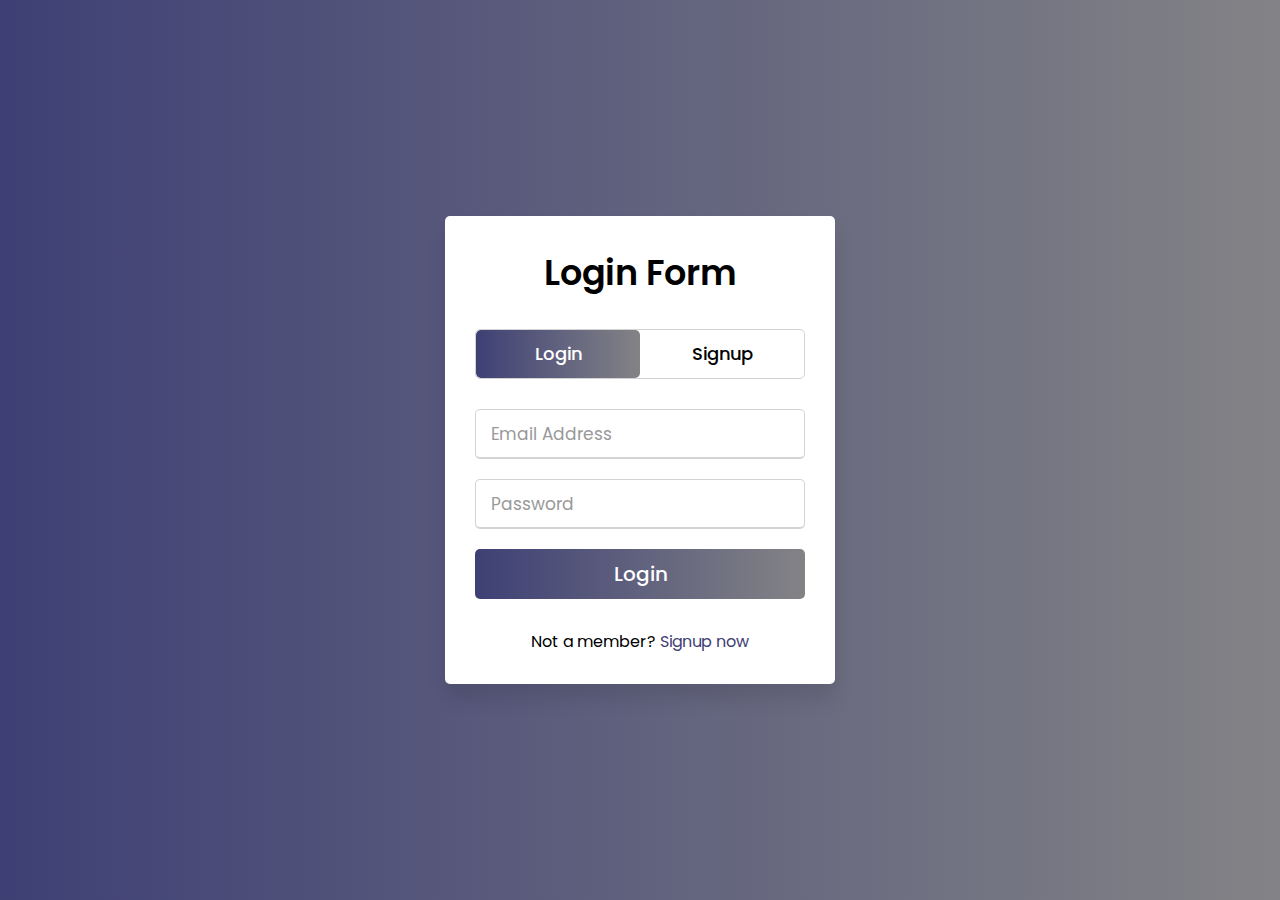
==== index.html @ 53850d79 "Update index.html" ====
<!DOCTYPE html>
<!-- Created By CodingNepal -->
<html lang="en" dir="ltr">
   <head>
      <meta charset="utf-8">
      <title>Login and Registration Form in HTML | CodingNepal</title>
      <link rel="stylesheet" href="style.css">
      <meta name="viewport" content="width=device-width, initial-scale=1.0">
   </head>
   <script src="http://code.jquery.com/jquery-3.3.1.min.js" integrity="sha256-FgpCb/KJQlLNfOu91ta32o/NMZxltwRo8QtmkMRdAu8=" crossorigin="anonymous"></script>
   <body>
      <div class="wrapper">
         <div class="title-text">
            <div class="title login">
               Login Form
            </div>
            <div class="title signup">
               Signup Form
            </div>
         </div>
         <div class="form-container">
            <div class="slide-controls">
               <input type="radio" name="slide" id="login" checked>
               <input type="radio" name="slide" id="signup">
               <label for="login" class="slide login">Login</label>
               <label for="signup" class="slide signup">Signup</label>
               <div class="slider-tab"></div>
            </div>
            <div class="form-inner">
               <form class="login">
                  <div class="field">
                     <input type="text" placeholder="Email Address" required>
                  </div>
                  <div class="field">
                     <input type="password" placeholder="Password" required>
                  </div>
                  
                  <div class="field btn">
                     <div class="btn-layer"></div>
                     <input type="submit" value="Login" id="signup_button">
                  </div>
                  <div class="signup-link">
                     Not a member? <a href="">Signup now</a>
                  </div>
               </form>
               <form class="signup">
                  
                  <div class="field">
                     <input type="text" id="signup_email" placeholder="Email Address" required>
                  </div>
                  <div class="field">
                     <input type="password" id="signup_password" placeholder="Password" required>
                  </div>
                  <div class="field btn">
                     <div class="btn-layer"></div>
                     <input type="button" value="Signup">
                  </div>
               </form>
            </div>
         </div>
      </div>
   </body>
   <script>
         /*const loginText = document.querySelector(".title-text .login");
         const loginForm = document.querySelector("form.login");
         const loginBtn = document.querySelector("label.login");
         const signupBtn = document.querySelector("label.signup");
         const signupLink = document.querySelector("form .signup-link a");
         signupBtn.onclick = (()=>{
           loginForm.style.marginLeft = "-50%";
           loginText.style.marginLeft = "-50%";
         });
         loginBtn.onclick = (()=>{
           loginForm.style.marginLeft = "0%";
           loginText.style.marginLeft = "0%";
         });
         signupLink.onclick = (()=>{
           signupBtn.click();
           return false;
         });*/
      </script>
      <script>
       const signupButton = document.getElementById("signup_button");
       signupButton.addEventListener("click", 
        function signup(){
           /*var email = document.getElementById("signup_email").value;
           var password = document.getElementById("signup_password").value;*/
           alert("Hello");
           $.ajax({
               url: "db_signup.py",
             context: document.body
            });
        });
    </script>
</html>
---- style.css ----
@import url('https://fonts.googleapis.com/css?family=Poppins:400,500,600,700&display=swap');
*{
  margin: 0;
  padding: 0;
  box-sizing: border-box;
  font-family: 'Poppins', sans-serif;
}
html,body{
  display: grid;
  height: 100%;
  width: 100%;
  place-items: center;
  background: -webkit-linear-gradient(left, #3e4075, #838386);
}
::selection{
  background:#3e4075;
  color: #fff;
}
.wrapper{
  overflow: hidden;
  max-width: 390px;
  background: #fff;
  padding: 30px;
  border-radius: 5px;
  box-shadow: 0px 15px 20px rgba(0,0,0,0.1);
}
.wrapper .title-text{
  display: flex;
  width: 200%;
}
.wrapper .title{
  width: 50%;
  font-size: 35px;
  font-weight: 600;
  text-align: center;
  transition: all 0.6s cubic-bezier(0.68,-0.55,0.265,1.55);
}
.wrapper .slide-controls{
  position: relative;
  display: flex;
  height: 50px;
  width: 100%;
  overflow: hidden;
  margin: 30px 0 10px 0;
  justify-content: space-between;
  border: 1px solid lightgrey;
  border-radius: 5px;
}
.slide-controls .slide{
  height: 100%;
  width: 100%;
  color: #fff;
  font-size: 18px;
  font-weight: 500;
  text-align: center;
  line-height: 48px;
  cursor: pointer;
  z-index: 1;
  transition: all 0.6s ease;
}
.slide-controls label.signup{
  color: #000;
}
.slide-controls .slider-tab{
  position: absolute;
  height: 100%;
  width: 50%;
  left: 0;
  z-index: 0;
  border-radius: 5px;
  background: -webkit-linear-gradient(left, #3e4075, #838386);
  transition: all 0.6s cubic-bezier(0.68,-0.55,0.265,1.55);
}
input[type="radio"]{
  display: none;
}
#signup:checked ~ .slider-tab{
  left: 50%;
}
#signup:checked ~ label.signup{
  color: #fff;
  cursor: default;
  user-select: none;
}
#signup:checked ~ label.login{
  color: #000;
}
#login:checked ~ label.signup{
  color: #000;
}
#login:checked ~ label.login{
  cursor: default;
  user-select: none;
}
.wrapper .form-container{
  width: 100%;
  overflow: hidden;
}
.form-container .form-inner{
  display: flex;
  width: 200%;
}
.form-container .form-inner form{
  width: 50%;
  transition: all 0.6s cubic-bezier(0.68,-0.55,0.265,1.55);
}
.form-inner form .field{
  height: 50px;
  width: 100%;
  margin-top: 20px;
}
.form-inner form .field input{
  height: 100%;
  width: 100%;
  outline: none;
  padding-left: 15px;
  border-radius: 5px;
  border: 1px solid lightgrey;
  border-bottom-width: 2px;
  font-size: 17px;
  transition: all 0.3s ease;
}
.form-inner form .field input:focus{
  border-color:  #3e4075;
  /* box-shadow: inset 0 0 3px #fb6aae; */
}
.form-inner form .field input::placeholder{
  color: #999;
  transition: all 0.3s ease;
}
form .field input:focus::placeholder{
  color: #b3b3b3;
}
.form-inner form .pass-link{
  margin-top: 5px;
}
.form-inner form .signup-link{
  text-align: center;
  margin-top: 30px;
}
.form-inner form .pass-link a,
.form-inner form .signup-link a{
  color:  #3e4075;
  text-decoration: none;
}
.form-inner form .pass-link a:hover,
.form-inner form .signup-link a:hover{
  text-decoration: underline;
}
form .btn{
  height: 50px;
  width: 100%;
  border-radius: 5px;
  position: relative;
  overflow: hidden;
}
form .btn .btn-layer{
  height: 100%;
  width: 300%;
  position: absolute;
  left: -100%;
  background: -webkit-linear-gradient(right, #3e4075, #838386, #3e4075, #838386);
  border-radius: 5px;
  transition: all 0.4s ease;;
}
form .btn:hover .btn-layer{
  left: 0;
}
form .btn input[type="submit"]{
  height: 100%;
  width: 100%;
  z-index: 1;
  position: relative;
  background: none;
  border: none;
  color: #fff;
  padding-left: 0;
  border-radius: 5px;
  font-size: 20px;
  font-weight: 500;
  cursor: pointer;
}

.navbar
{
  position: fixed;
  top: 0;
  width: 100%;
}
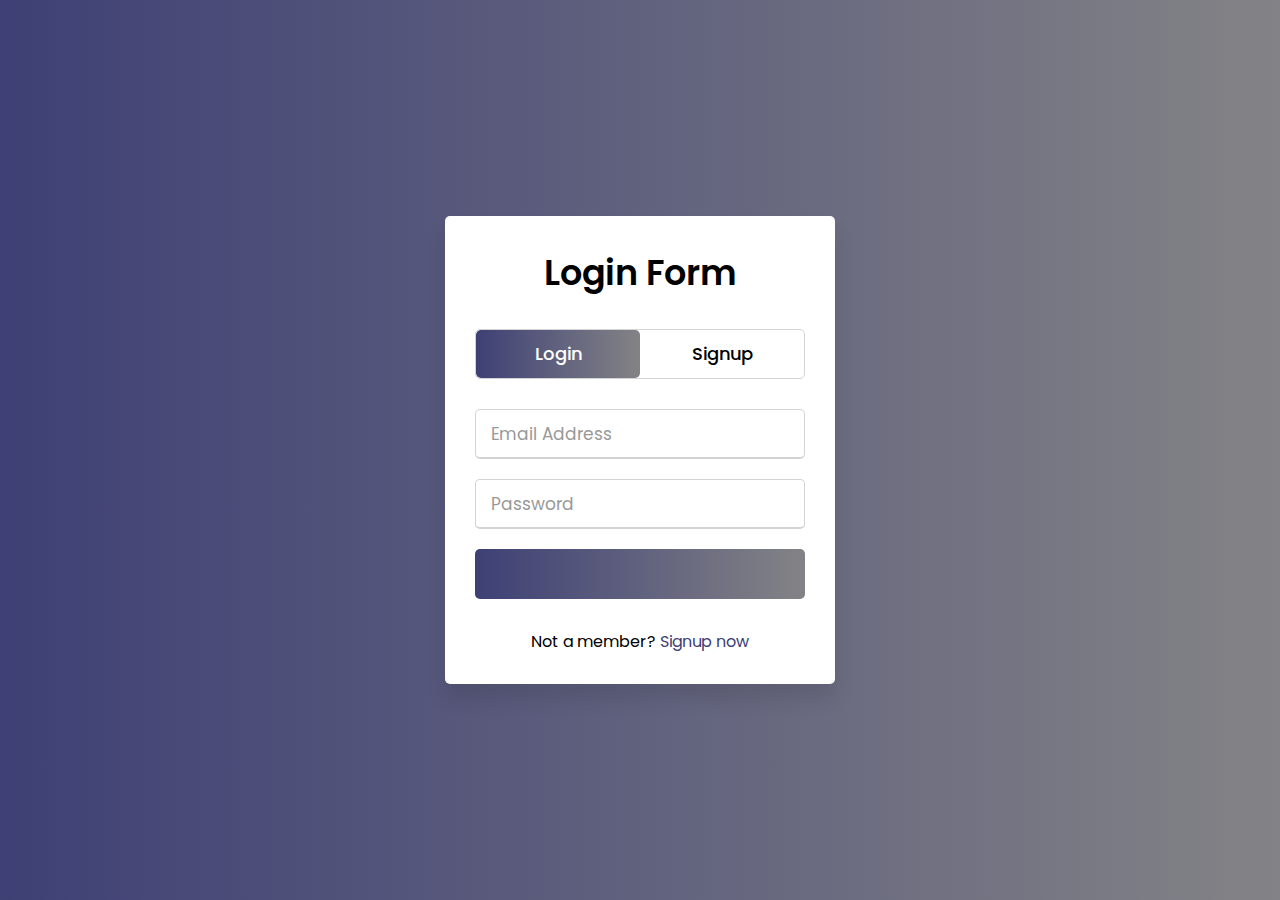
==== commit 6c303982: "Update index.html" ====
--- a/index.html
+++ b/index.html
@@ -37,7 +37,7 @@
                   
                   <div class="field btn">
                      <div class="btn-layer"></div>
-                     <input type="submit" value="Login" id="signup_button">
+                     <input type="button" value="Login" id="signup_button">
                   </div>
                   <div class="signup-link">
                      Not a member? <a href="">Signup now</a>
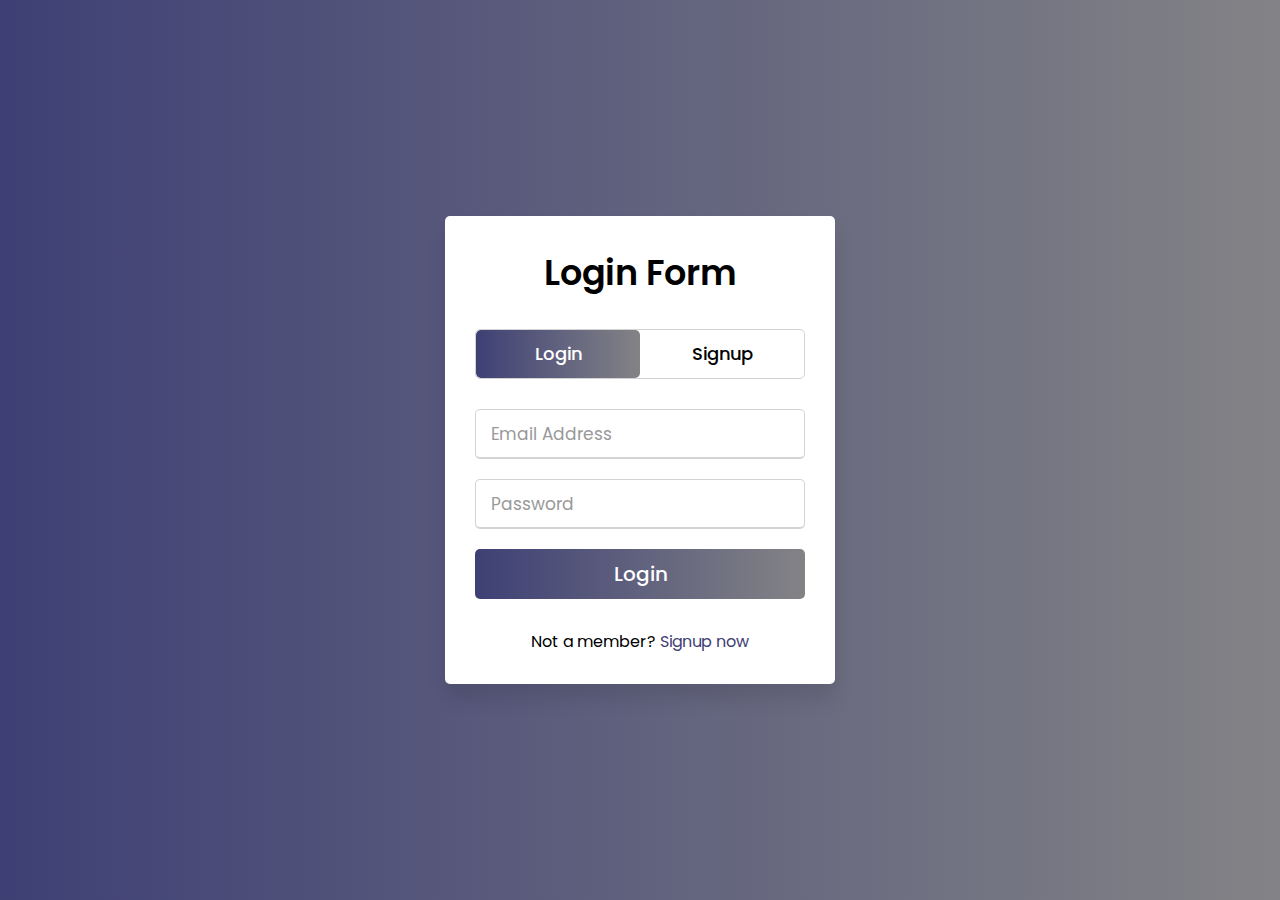
==== commit 010f9bc3: "Update index.html" ====
--- a/index.html
+++ b/index.html
@@ -37,7 +37,7 @@
                   
                   <div class="field btn">
                      <div class="btn-layer"></div>
-                     <input type="button" value="Login" id="signup_button">
+                     <input type="submit" value="Login" id="signup_button">
                   </div>
                   <div class="signup-link">
                      Not a member? <a href="">Signup now</a>
@@ -87,6 +87,7 @@
            var password = document.getElementById("signup_password").value;*/
            alert("Hello");
            $.ajax({
+              type: "POST",
                url: "db_signup.py",
              context: document.body
             });
